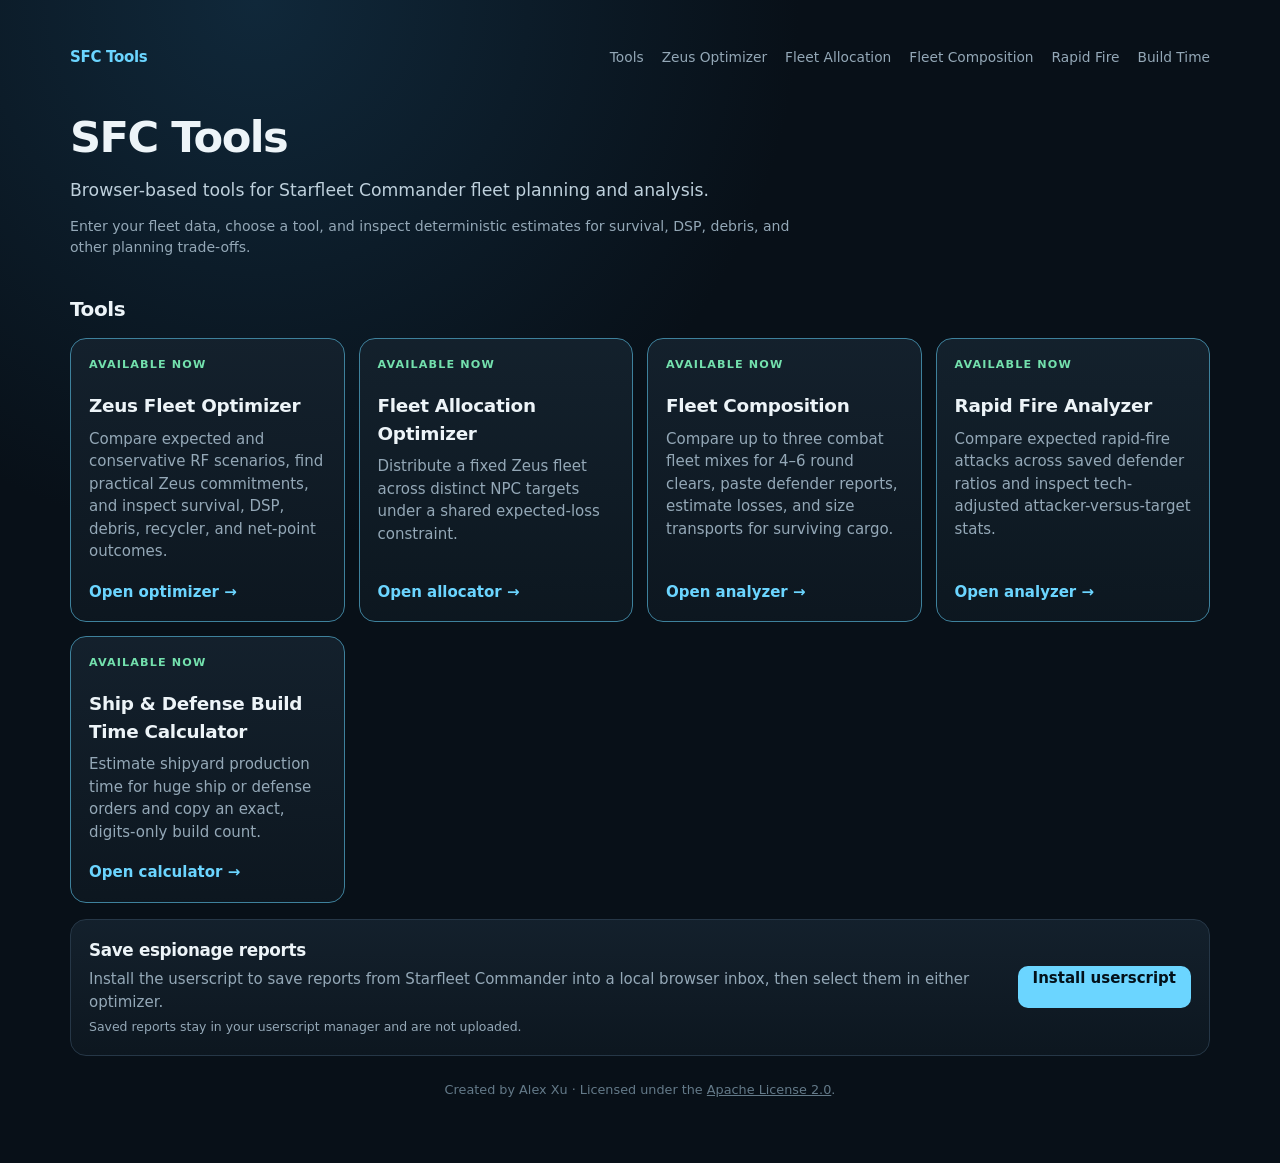
==== index.html @ 0ac12929 "Fix SFC2 resource report import" ====
<!doctype html>
<html lang="en">
<head>
  <meta charset="utf-8">
  <meta name="viewport" content="width=device-width,initial-scale=1">
  <meta name="description" content="Browser-based Starfleet Commander optimizers and utilities for planning large-fleet attacks.">
  <title>SFC Tools | Starfleet Commander Tools</title>
  <link rel="stylesheet" href="css/app.css?v=sfc2-resource-import-1">
</head>
<body class="landing-page">
  <main class="wrap">
    <nav class="site-nav" aria-label="Primary navigation">
      <a class="site-nav-brand" href="./" aria-current="page">SFC Tools</a>
      <div class="site-nav-links">
        <a href="#tools">Tools</a>
        <a href="tools/zeus-optimizer/">Zeus Optimizer</a>
        <a href="tools/fleet-allocation/">Fleet Allocation</a>
        <a href="tools/sfc2-fleet-composition/">Fleet Composition</a>
        <a href="tools/rapid-fire-analyzer/">Rapid Fire</a>
        <a href="tools/shipyard-calculator/">Build Time</a>
      </div>
    </nav>

    <header class="landing-header">
      <h1>SFC Tools</h1>
      <p class="lede">Browser-based tools for Starfleet Commander fleet planning and analysis.</p>
      <p class="intro-guide">Enter your fleet data, choose a tool, and inspect deterministic estimates for survival, DSP, debris, and other planning trade-offs.</p>
    </header>

    <section id="tools" class="landing-section" aria-labelledby="tools-heading">
      <h2 id="tools-heading">Tools</h2>
      <div class="tool-grid">
        <article class="panel tool-card featured">
          <span class="tool-status">Available now</span>
          <h3>Zeus Fleet Optimizer</h3>
          <p>Compare expected and conservative RF scenarios, find practical Zeus commitments, and inspect survival, DSP, debris, recycler, and net-point outcomes.</p>
          <a href="tools/zeus-optimizer/">Open optimizer →</a>
        </article>
        <article class="panel tool-card featured">
          <span class="tool-status">Available now</span>
          <h3>Fleet Allocation Optimizer</h3>
          <p>Distribute a fixed Zeus fleet across distinct NPC targets under a shared expected-loss constraint.</p>
          <a href="tools/fleet-allocation/">Open allocator →</a>
        </article>
        <article class="panel tool-card featured">
          <span class="tool-status">Available now</span>
          <h3>Fleet Composition</h3>
          <p>Compare up to three combat fleet mixes for 4–6 round clears, paste defender reports, estimate losses, and size transports for surviving cargo.</p>
          <a href="tools/sfc2-fleet-composition/">Open analyzer →</a>
        </article>
        <article class="panel tool-card featured">
          <span class="tool-status">Available now</span>
          <h3>Rapid Fire Analyzer</h3>
          <p>Compare expected rapid-fire attacks across saved defender ratios and inspect tech-adjusted attacker-versus-target stats.</p>
          <a href="tools/rapid-fire-analyzer/">Open analyzer →</a>
        </article>
        <article class="panel tool-card featured">
          <span class="tool-status">Available now</span>
          <h3>Ship &amp; Defense Build Time Calculator</h3>
          <p>Estimate shipyard production time for huge ship or defense orders and copy an exact, digits-only build count.</p>
          <a href="tools/shipyard-calculator/">Open calculator →</a>
        </article>
      </div>
      <article class="panel userscript-card">
        <div>
          <h2>Save espionage reports</h2>
          <p>Install the userscript to save reports from Starfleet Commander into a local browser inbox, then select them in either optimizer.</p>
          <p class="hint">Saved reports stay in your userscript manager and are not uploaded.</p>
        </div>
        <a class="primary inline-primary" href="https://raw.githubusercontent.com/axu930/sfc-fleet-optimizer/main/userscripts/sfc-tools.user.js">Install userscript</a>
      </article>
    </section>

    <footer class="site-footer">Created by Alex Xu · Licensed under the <a href="LICENSE">Apache License 2.0</a>.</footer>
  </main>
</body>
</html>
---- css/app.css ----
:root {
  color-scheme: dark;
  --bg: #081018;
  --panel: #101a24;
  --panel-2: #0c151e;
  --text: #edf4f8;
  --muted: #94a8b7;
  --border: #263747;
  --accent: #6bd5ff;
  --expected: #73e0ad;
  --conservative: #ffd07a;
  --bad: #ff8c8c;
  --bg-glow: #10283a;
  --surface-input: #071019;
  --surface-control: #0b1822;
  --surface-summary: #09131c;
  --surface-subpanel: #0a141d;
  --surface-card: #0d1821;
  --surface-warning: rgba(128, 104, 59, .14);
  --border-input: #304455;
  --border-subtle: #223241;
  --border-row: #1c2a36;
  --border-summary: #294256;
  --border-import: #355064;
  --border-point: #315067;
  --border-tooltip: #496174;
  --border-feature: #3e819c;
  --border-conservative: #80683b;
  --text-footer: #647a89;
  --focus-ring: rgba(107, 213, 255, .12);
  --tooltip-bg: rgba(5, 13, 20, .96);
  --radius-sm: 8px;
  --radius-control: 9px;
  --radius-md: 10px;
  --radius-lg: 12px;
  --radius-xl: 14px;
  --radius-panel: 16px;
  --radius-pill: 999px;
}

* { box-sizing: border-box; }

body {
  margin: 0;
  background: radial-gradient(circle at 20% 0, var(--bg-glow) 0, transparent 34rem), var(--bg);
  color: var(--text);
  font: 15px/1.5 system-ui, -apple-system, BlinkMacSystemFont, "Segoe UI", sans-serif;
}

.wrap { max-width: 1180px; margin: 0 auto; padding: 36px 20px 64px; }

/* Shared page shell. The optimizer theme is the source of truth for all tools. */
.site-nav { display: flex; align-items: center; gap: 18px; min-height: 42px; margin-bottom: 36px; }
.site-nav-brand { color: var(--text); font-weight: 800; letter-spacing: -.02em; text-decoration: none; }
.site-nav-links { display: flex; align-items: center; gap: 18px; margin-left: auto; flex-wrap: wrap; }
.site-nav a:not(.site-nav-brand) { color: var(--muted); font-size: .86rem; text-decoration: none; }
.site-nav a:hover, .site-nav a[aria-current="page"] { color: var(--accent); }
.site-footer { text-align: center; color: var(--text-footer); font-size: .8rem; margin-top: 24px; }
.site-footer a { color: inherit; }
.site-footer a:hover { color: var(--accent); }

.optimizer-page header { display: flex; gap: 24px; align-items: flex-start; justify-content: space-between; margin-bottom: 24px; }
.optimizer-page h1 { font-size: clamp(2rem, 5vw, 3.7rem); line-height: 1.02; margin: .15rem 0 .7rem; letter-spacing: -.045em; }
.optimizer-page h2 { font-size: 1.05rem; margin: 0 0 .55rem; }
.optimizer-page h3 { margin: 0; font-size: .84rem; color: #cbd9e1; text-transform: uppercase; letter-spacing: .08em; }
.optimizer-page .eyebrow { text-transform: uppercase; letter-spacing: .16em; color: var(--accent); font-size: .75rem; font-weight: 700; margin: 0; }
.lede { max-width: 760px; color: #bed0dc; font-size: 1.08rem; margin: 0; }
.intro-guide { max-width: 780px; color: var(--muted); font-size: .88rem; margin: .8rem 0 0; }
.optimizer-page .badge { white-space: nowrap; border: 1px solid var(--border); background: #0b1720; padding: 8px 11px; border-radius: var(--radius-pill); color: var(--muted); font-size: .8rem; }
.optimizer-page .header-tools { display: grid; gap: 10px; justify-items: end; min-width: 310px; }
.optimizer-page .format-control { display: flex; align-items: center; gap: 8px; color: var(--muted); font-size: .78rem; }
.optimizer-page .format-control > span { color: var(--text); font-weight: 750; }
.optimizer-page .format-control select { max-width: 310px; min-height: 36px; border: 1px solid var(--border); border-radius: var(--radius-control); background: var(--surface-control); color: var(--text); padding: 0 9px; }

.shipyard-calculator-page header { margin-bottom: 24px; }
.shipyard-calculator-page h1 { margin: .15rem 0 .7rem; font-size: clamp(2rem, 5vw, 3.2rem); line-height: 1.02; letter-spacing: -.045em; }
.shipyard-calculator-page h2 { margin: 0 0 .4rem; font-size: 1.05rem; }
.shipyard-calculator-page .build-layout { display: grid; grid-template-columns: minmax(0, 1fr) minmax(0, 1fr); gap: 16px; align-items: start; }
.shipyard-calculator-page .build-form { display: grid; gap: 14px; }
.shipyard-calculator-page .build-field-grid { display: grid; grid-template-columns: repeat(2, minmax(0, 1fr)); gap: 12px; }
.shipyard-calculator-page .build-count-control { display: grid; gap: 5px; }
.shipyard-calculator-page .build-count-title { color: #c5d7e2; font-size: .86rem; font-weight: 650; }
.shipyard-calculator-page .build-count-grid { display: grid; grid-template-columns: minmax(0, 1fr) minmax(135px, .75fr); gap: 10px; align-items: end; }
.shipyard-calculator-page .build-field { display: grid; gap: 5px; color: #c5d7e2; font-size: .86rem; font-weight: 650; }
.shipyard-calculator-page .build-field input,
.shipyard-calculator-page .build-field select,
.shipyard-calculator-page .count-output { width: 100%; min-width: 0; min-height: 42px; padding: 9px 11px; border: 1px solid var(--border-input); border-radius: var(--radius-control); background: var(--surface-input); color: var(--text); font: inherit; font-variant-numeric: tabular-nums; }
.shipyard-calculator-page .build-field select { background: var(--surface-control); }
.shipyard-calculator-page .field-hint { color: var(--muted); font-size: .75rem; font-weight: 400; }
.shipyard-calculator-page .build-droid-controls { display: grid; gap: 9px; }
.shipyard-calculator-page .build-toggle { display: flex; align-items: flex-start; gap: 9px; color: var(--text); font-size: .84rem; font-weight: 650; }
.shipyard-calculator-page .build-toggle input { width: 16px; min-height: 0; height: 16px; margin: 2px 0 0; accent-color: var(--accent); flex: 0 0 auto; }
.shipyard-calculator-page #assignedDroids:disabled { opacity: .62; cursor: not-allowed; }
.shipyard-calculator-page .build-summary { display: grid; gap: 12px; }
.shipyard-calculator-page .build-time-card { padding: 18px; border: 1px solid var(--border-feature); border-radius: var(--radius-xl); background: var(--surface-summary); }
.shipyard-calculator-page .build-time-label { display: block; color: var(--muted); font-size: .82rem; }
.shipyard-calculator-page .build-time-value { display: block; margin-top: 4px; font-size: clamp(1.35rem, 3vw, 2rem); font-weight: 800; line-height: 1.2; letter-spacing: -.025em; overflow-wrap: anywhere; }
.shipyard-calculator-page .build-facts { display: grid; grid-template-columns: repeat(2, minmax(0, 1fr)); gap: 10px; }
.shipyard-calculator-page .build-fact { min-width: 0; padding: 12px; border: 1px solid var(--border); border-radius: var(--radius-lg); background: var(--panel-2); }
.shipyard-calculator-page .build-fact span { display: block; color: var(--muted); font-size: .75rem; }
.shipyard-calculator-page .build-fact strong { display: block; margin-top: 2px; overflow-wrap: anywhere; font-variant-numeric: tabular-nums; }
.shipyard-calculator-page .count-copy-card { padding: 14px; border: 1px solid var(--border-point); border-radius: var(--radius-xl); background: var(--surface-subpanel); }
.shipyard-calculator-page .count-copy-card h3 { margin: 0 0 4px; color: var(--text); font-size: .95rem; }
.shipyard-calculator-page .count-copy-row { display: flex; align-items: stretch; gap: 8px; margin-top: 9px; }
.shipyard-calculator-page .count-output { font: 700 .86rem ui-monospace, SFMono-Regular, Menlo, monospace; }
.shipyard-calculator-page .copy-count-button { width: 42px; min-width: 42px; height: 42px; }
.shipyard-calculator-page .count-review { margin: 8px 0 0; color: var(--muted); font-size: .8rem; overflow-wrap: anywhere; }
.shipyard-calculator-page .formula-note { margin: 0; color: var(--muted); font-size: .78rem; }
.shipyard-calculator-page .formula-note a { color: var(--accent); }

/* Landing page structure uses the same optimizer theme without calculator-specific styling. */
.landing-header { max-width: 720px; margin-bottom: 36px; }
.landing-header h1 { margin: 0 0 16px; font-size: clamp(1.9rem, 4vw, 2.7rem); line-height: 1.1; letter-spacing: -.035em; }
.landing-section { margin-top: 0; }
.landing-section h2 { margin: 0 0 14px; font-size: 1.25rem; letter-spacing: -.02em; }
.tool-grid { display: grid; grid-template-columns: repeat(auto-fit, minmax(240px, 1fr)); gap: 14px; }
.tool-card { display: flex; min-height: 190px; flex-direction: column; }
.tool-card.featured { border-color: var(--border-feature); }
.tool-status { align-self: flex-start; margin-bottom: 18px; color: var(--expected); font-size: .7rem; font-weight: 800; letter-spacing: .1em; text-transform: uppercase; }
.tool-status.planned { color: var(--muted); }
.tool-card h3 { margin: 0 0 8px; color: var(--text); font-size: 1.15rem; letter-spacing: -.015em; text-transform: none; }
.tool-card p { margin: 0; color: var(--muted); }
.tool-card a { margin-top: auto; padding-top: 18px; color: var(--accent); font-weight: 750; text-decoration: none; }
.tool-card a:hover { text-decoration: underline; }
.userscript-card { display: flex; align-items: center; justify-content: space-between; gap: 20px; margin-top: 16px; }
.userscript-card h2 { margin: 0 0 5px; font-size: 1.05rem; }
.userscript-card p { margin: 0; color: var(--muted); }
.userscript-card .hint { margin-top: 5px; font-size: .78rem; }
.userscript-card .primary { width: auto; flex: 0 0 auto; text-decoration: none; }

.grid { display: grid; grid-template-columns: minmax(0, 1.35fr) minmax(360px, .65fr); gap: 16px; align-items: start; }
.panel, .results > *, .panel-head > *, .results-head > * { min-width: 0; }
.panel { background: linear-gradient(180deg, rgba(20, 33, 45, .96), rgba(13, 23, 32, .96)); border: 1px solid var(--border); border-radius: var(--radius-panel); padding: 18px; }
.panel-head, .results-head { display: flex; align-items: flex-start; justify-content: space-between; gap: 16px; }
.hint { color: var(--muted); margin: .15rem 0 .8rem; font-size: .86rem; }
.hidden { display: none !important; }

button, input, textarea { font: inherit; }
button:focus, input:focus, textarea:focus, select:focus { border-color: var(--accent); box-shadow: 0 0 0 3px var(--focus-ring); outline: none; }
.primary, .ghost { border: 1px solid transparent; border-radius: var(--radius-md); min-height: 42px; padding: 0 14px; font-weight: 700; cursor: pointer; }
.primary { width: 100%; margin-top: 14px; background: var(--accent); color: #03111a; }
.primary:disabled { cursor: wait; opacity: .7; }
.ghost { background: var(--surface-control); border-color: var(--border); color: #c5d7e2; }
.head-actions { display: flex; flex-wrap: wrap; gap: 8px; justify-content: flex-end; }

.fleet-summary { min-height: 36px; margin: 10px 0 14px; padding: 8px 11px; border: 1px solid var(--border-summary); border-radius: var(--radius-md); background: var(--surface-summary); color: #bdd0dc; font-size: .82rem; }
.fleet-summary.error, .status.error { color: var(--bad); }
.unit-groups { display: grid; gap: 16px; }
.unit-group { display: grid; gap: 8px; }
.unit-input-grid { display: grid; grid-template-columns: repeat(2, minmax(0, 1fr)); gap: 6px 10px; }
.unit-input { display: grid; grid-template-columns: minmax(0, 1fr) minmax(100px, .72fr); gap: 8px; align-items: center; min-width: 0; color: #b8c9d3; font-size: .79rem; }
.unit-input span { overflow: hidden; text-overflow: ellipsis; white-space: nowrap; }
.unit-input input, .tech-grid input { width: 100%; min-width: 0; background: var(--surface-input); color: var(--text); border: 1px solid var(--border-input); border-radius: var(--radius-sm); padding: 7px 8px; font-variant-numeric: tabular-nums; }
.unit-input input.invalid { border-color: var(--bad); background: #211216; }

fieldset { min-width: 0; border: 1px solid var(--border); border-radius: var(--radius-lg); margin: 0; padding: 10px 12px 12px; }
legend { padding: 0 6px; color: #c9d7df; font-size: .82rem; }
.tech-grid { display: grid; grid-template-columns: repeat(2, minmax(0, 1fr)); gap: 10px; }
.tech-grid label { display: grid; grid-template-columns: 1fr 72px; align-items: center; gap: 8px; margin: 7px 0; color: var(--muted); }
.scenario-note { display: grid; grid-template-columns: 18px 1fr; gap: 9px 7px; align-items: center; margin-top: 14px; padding: 12px; border: 1px solid var(--border); border-radius: var(--radius-lg); background: var(--surface-subpanel); color: var(--muted); font-size: .79rem; }
.scenario-note strong { color: var(--text); }
.scenario-swatch { display: block; width: 17px; height: 3px; border-radius: 4px; background: var(--expected); }
.scenario-swatch.conservative { background: repeating-linear-gradient(90deg, var(--conservative) 0 5px, transparent 5px 8px); }
.status { min-height: 22px; margin-top: 8px; color: var(--muted); font-size: .85rem; }
.status.success { color: var(--expected); }

.report-importer { margin-top: 18px; padding: 14px; border: 1px solid var(--border-import); border-radius: var(--radius-xl); background: var(--surface-subpanel); }
.report-inbox-mount { margin: 10px 0; }
.report-inbox-bar { display: flex; align-items: center; flex-wrap: wrap; gap: 10px; }
.report-inbox-open { min-height: 38px; }
.report-inbox-status { color: var(--muted); font-size: .78rem; }
.report-inbox-status.success { color: var(--expected); }
.report-inbox-status.error { color: var(--bad); }
.report-inbox-dialog { width: min(680px, calc(100vw - 28px)); max-height: min(82vh, 760px); padding: 18px; border: 1px solid var(--border-feature); border-radius: var(--radius-xl); background: var(--panel); color: var(--text); box-shadow: 0 22px 70px rgba(0, 0, 0, .55); }
.report-inbox-dialog::backdrop { background: rgba(1, 7, 12, .76); }
.report-inbox-dialog-head { display: flex; align-items: flex-start; justify-content: space-between; gap: 12px; }
.report-inbox-dialog-head h2 { margin: 0; font-size: 1.08rem; }
.report-inbox-dialog > .hint { margin: 5px 0 12px; }
.report-inbox-list { display: grid; max-height: 48vh; overflow: auto; gap: 7px; }
.report-inbox-row { display: flex; align-items: center; gap: 10px; padding: 9px 10px; border: 1px solid var(--border); border-radius: var(--radius-md); background: var(--surface-card); cursor: pointer; }
.report-inbox-row > input { flex: 0 0 auto; width: 17px; height: 17px; accent-color: var(--accent); }
.report-inbox-report-details { display: grid; flex: 1; min-width: 0; gap: 2px; }
.report-inbox-location { overflow-wrap: anywhere; font-size: .84rem; }
.report-inbox-captured { color: var(--muted); font-size: .73rem; }
.report-inbox-row-delete { min-height: 32px; padding: 0 8px; font-size: .74rem; }
.report-inbox-empty { margin: 10px 0; color: var(--muted); font-size: .84rem; }
.report-inbox-footer { display: grid; gap: 8px; margin-top: 12px; }
.report-inbox-dialog-status { margin: 0; }
.report-inbox-actions { display: flex; flex-wrap: wrap; justify-content: flex-end; gap: 8px; }
.report-inbox-actions .primary { width: auto; margin: 0; }
.report-inbox-actions button:disabled { opacity: .5; cursor: not-allowed; }
.import-head { display: flex; align-items: flex-start; justify-content: space-between; gap: 14px; }
.import-head h3 { margin: 0 0 4px; font-size: .98rem; text-transform: none; letter-spacing: 0; color: var(--text); }
.compact-button { min-height: 36px; padding: 0 11px; }
.report-text { width: 100%; min-height: 220px; margin-top: 8px; resize: vertical; background: var(--surface-input); color: var(--text); border: 1px solid var(--border-input); border-radius: var(--radius-lg); padding: 13px; font: 14px/1.55 ui-monospace, SFMono-Regular, Menlo, monospace; }
.import-toolbar { display: flex; align-items: center; gap: 12px; flex-wrap: wrap; margin-top: 10px; }
.inline-primary { width: auto; margin: 0; min-width: 140px; }
.import-toolbar .status { margin: 0; flex: 1; }
.report-preview { display: grid; grid-template-columns: repeat(auto-fit, minmax(230px, 1fr)); gap: 10px; margin-top: 12px; }
.report-side-card { border: 1px solid var(--border); border-radius: var(--radius-lg); background: var(--surface-card); padding: 12px; min-width: 0; }
.report-side-head { display: flex; justify-content: space-between; gap: 10px; align-items: flex-start; }
.side-label { display: block; color: var(--accent); font-size: .72rem; text-transform: uppercase; letter-spacing: .08em; font-weight: 800; }
.report-side-head strong { display: block; margin-top: 2px; font-size: .9rem; }
.tech-pill { white-space: nowrap; border: 1px solid var(--border-input); border-radius: var(--radius-pill); padding: 4px 7px; color: var(--muted); font-size: .7rem; }
.report-side-card ul { list-style: none; padding: 0; margin: 10px 0 12px; border-top: 1px solid var(--border-subtle); }
.report-side-card li { display: flex; justify-content: space-between; gap: 10px; padding: 5px 0; border-bottom: 1px solid var(--border-row); color: #bfd0da; font-size: .8rem; }
.report-side-card li strong { font-variant-numeric: tabular-nums; color: var(--text); }
.report-side-card li.more { color: var(--muted); justify-content: flex-start; }
.import-side-btn { width: 100%; min-height: 39px; }

.results { display: grid; gap: 16px; margin-top: 16px; }
.results-head { align-items: center; padding: 4px 2px; }
.results-head h2 { margin: 3px 0 0; font-size: 1.35rem; }
.metrics { display: grid; grid-template-columns: repeat(auto-fit, minmax(165px, 1fr)); gap: 12px; }
.metric { border: 1px solid var(--border); border-radius: var(--radius-xl); background: var(--panel-2); padding: 14px; }
.metric .k { display: block; color: var(--muted); font-size: .78rem; }
.metric .v { display: block; margin-top: 2px; font-size: 1.25rem; font-weight: 750; letter-spacing: -.02em; }
.debris-pair { display: inline-flex; flex-direction: column; align-items: flex-end; gap: 2px; line-height: 1.2; white-space: normal; }
.debris-pair span { display: block; white-space: nowrap; }
.metric .debris-pair,
.point-facts .debris-pair { align-items: flex-start; }

.point-panel { border-color: var(--border-point); }
.point-heading { display: flex; justify-content: space-between; gap: 16px; align-items: center; }
.point-heading strong { display: block; margin-top: 2px; font-size: 1.2rem; }
.point-hint { color: var(--muted); font-size: .76rem; }
.point-facts { display: grid; grid-template-columns: repeat(5, minmax(120px, 1fr)); gap: 12px; margin-top: 12px; }
.point-facts span { display: block; font-size: 1.02rem; font-weight: 750; white-space: nowrap; }
.point-facts .point-pair { display: inline-flex; flex-direction: column; align-items: flex-start; gap: 2px; line-height: 1.2; white-space: normal; }
.point-facts .point-pair span { white-space: nowrap; }
.point-facts small { display: block; color: var(--muted); font-size: .72rem; line-height: 1.3; margin-top: 3px; }

.chart { position: relative; width: 100%; max-width: 100%; overflow-x: auto; overscroll-behavior-x: contain; -webkit-overflow-scrolling: touch; }
.chart svg { display: block; width: 100%; min-width: 700px; height: auto; }
.axis { fill: var(--muted); font: 12px system-ui; }
.gridline { stroke: #243746; stroke-width: 1; }
.curve { fill: none; stroke-width: 2.2; }
.curve.survival { stroke: var(--accent); }
.curve.dsp { stroke: var(--expected); }
.chart-dot { stroke: var(--surface-input); stroke-width: 1.5; cursor: crosshair; transition: r .12s ease, stroke-width .12s ease; }
.chart-dot.survival { fill: var(--accent); }
.chart-dot.dsp { fill: var(--expected); }
.chart-dot.frontier-dot { fill: var(--accent); cursor: pointer; }
.chart-dot.frontier-dot.is-selected { r: 7px; stroke: #fff; stroke-width: 2; }
.chart-dot:hover, .chart-dot:focus { r: 7px; stroke: #fff; stroke-width: 2; outline: none; }
.curve.pareto-frontier { stroke: var(--accent); stroke-width: 2.2; }
.label { fill: #c8d7df; font: 600 13px system-ui; }
.legend { display: flex; flex-wrap: wrap; gap: 8px; align-items: center; color: var(--muted); font-size: .78rem; }
.line-key { width: 22px; height: 3px; display: inline-block; border-radius: 3px; background: var(--expected); }
.line-key.survival { background: var(--accent); }
.line-key.dsp { background: var(--expected); }
.chart-tooltip { position: absolute; z-index: 5; display: grid; gap: 2px; pointer-events: none; min-width: 190px; padding: 9px 11px; border: 1px solid var(--border-tooltip); border-radius: var(--radius-control); background: var(--tooltip-bg); box-shadow: 0 8px 24px rgba(0, 0, 0, .35); color: #dbe8ef; font-size: .76rem; white-space: nowrap; }
.chart-tooltip strong { color: var(--text); }
.chart-tooltip span { display: block; }

.table-wrap { overflow-x: auto; }
.recommendation-table th, .recommendation-table td { text-align: right; padding: 10px 9px; border-bottom: 1px solid var(--border-subtle); white-space: nowrap; vertical-align: middle; }
.recommendation-table th:first-child, .recommendation-table td:first-child { text-align: left; }
.recommendation-table th { color: var(--muted); font-size: .73rem; text-transform: uppercase; letter-spacing: .05em; }
.recommendation-table th small { display: block; color: var(--accent); font-size: .65rem; text-transform: none; letter-spacing: 0; }
.recommendation-table td { font-size: .86rem; }
.recommendation-tables { display: grid; gap: 18px; }
.recommendation-table-section { display: grid; gap: 8px; }
.recommendation-table-section h3 { margin: 0; color: var(--text); font-size: .95rem; }
.recommendation-options { display: grid; gap: 8px; flex: 0 0 auto; }
.recommendation-toggle { display: flex; align-items: center; gap: 8px; color: var(--muted); font-size: .78rem; white-space: nowrap; cursor: pointer; }
.recommendation-toggle input { width: 17px; height: 17px; margin: 0; accent-color: var(--conservative); }
.recommendation-copy { display: flex; align-items: center; justify-content: flex-end; gap: 5px; }
.recommendation-pair { display: inline-flex; flex-direction: column; align-items: flex-end; gap: 2px; line-height: 1.2; white-space: normal; }
.recommendation-pair span { display: block; white-space: nowrap; }
.recommendation-count { width: 150px; min-width: 150px; padding: 7px 8px; border: 1px solid var(--border-input); border-radius: 7px; background: var(--surface-input); color: var(--text); font: 700 .82rem ui-monospace, SFMono-Regular, Menlo, monospace; text-align: right; }
.recommendation-count.conservative-count { border-color: var(--border-conservative); color: var(--conservative); }
.copy-count-button { display: inline-grid; place-items: center; width: 31px; min-width: 31px; height: 31px; padding: 0; border: 1px solid var(--border-input); border-radius: 7px; background: var(--surface-control); color: var(--muted); cursor: pointer; }
.copy-count-button:hover, .copy-count-button:focus { border-color: var(--accent); color: var(--accent); }
.copy-count-button.copied { border-color: var(--expected); color: var(--expected); }

.notes p { color: #b5c6d1; max-width: 1020px; }
.notes p:last-child { margin-bottom: 0; }

/* Fleet allocation tool. Shared colors, controls, and panels stay above; only
   allocation-specific layout and report/result details are scoped here. */
.allocation-page h1 { margin: .15rem 0 .7rem; font-size: clamp(2rem, 5vw, 3.2rem); line-height: 1.03; letter-spacing: -.04em; }
.allocation-header { display: flex; align-items: flex-start; justify-content: space-between; gap: 24px; margin-bottom: 24px; }
.allocation-header > div:first-child { flex: 1; min-width: 0; }
.allocation-header-tools { display: grid; gap: 10px; justify-items: end; min-width: 310px; }
.allocation-number-format { display: flex; align-items: center; gap: 8px; color: var(--muted); font-size: .78rem; }
.allocation-number-format > span { color: var(--text); font-weight: 750; }
.allocation-number-format select { max-width: 310px; min-height: 36px; border: 1px solid var(--border); border-radius: var(--radius-control); background: var(--surface-control); color: var(--text); padding: 0 9px; }
.allocation-layout { display: grid; grid-template-columns: minmax(290px, .75fr) minmax(0, 1.25fr); gap: 16px; align-items: start; }
.allocation-controls { display: grid; gap: 14px; }
.allocation-controls h2, .allocation-target-section h2, .allocation-results-panel h2 { margin: 0; font-size: 1.05rem; }
.allocation-control-grid { display: grid; gap: 10px; }
.allocation-control-grid label, .allocation-target label { display: grid; gap: 5px; color: var(--muted); font-size: .8rem; font-weight: 650; }
.allocation-control-grid input, .allocation-control-grid select, .allocation-target input, .allocation-report, .allocation-tech input {
  width: 100%; min-width: 0; border: 1px solid var(--border-input); border-radius: var(--radius-sm); background: var(--surface-input); color: var(--text); padding: 9px 10px;
}
.allocation-control-grid select { min-height: 40px; background: var(--surface-control); }
.allocation-tech { padding: 10px 12px 12px; }
.allocation-tech-grid { display: grid; grid-template-columns: repeat(2, minmax(0, 1fr)); gap: 14px; }
.allocation-tech-grid h3 { margin: 2px 0 7px; color: var(--text); font-size: .76rem; }
.allocation-tech-grid label { display: grid; grid-template-columns: 1fr 64px; align-items: center; gap: 7px; margin: 7px 0; color: var(--muted); font-size: .76rem; }
.allocation-tech-grid input { padding: 6px 7px; }
.allocation-target-section { min-width: 0; }
.allocation-section-head { display: flex; justify-content: space-between; align-items: center; gap: 12px; margin: 2px 0 10px; }
.allocation-section-head .hint { margin: 3px 0 0; }
.allocation-target-list { display: grid; gap: 12px; }
.allocation-target { padding: 15px; }
.allocation-target-head { display: flex; justify-content: space-between; align-items: center; gap: 10px; }
.allocation-target-head h3 { display: grid; flex: 1; min-width: 0; gap: 3px; margin: 0; color: var(--text); font-size: .92rem; }
.allocation-target-summary { color: var(--muted); font-size: .72rem; font-weight: 450; overflow-wrap: anywhere; }
.allocation-target-head-actions { display: flex; flex: 0 0 auto; gap: 7px; }
.allocation-target-details { display: grid; gap: 11px; margin-top: 12px; }
.allocation-target.is-collapsed .allocation-target-details { display: none; }
.allocation-target-details > label + label { margin-top: 0; }
.location-input { max-width: 260px; }
.allocation-report { min-height: 220px; resize: vertical; font: 13px/1.5 ui-monospace, SFMono-Regular, Menlo, monospace; }
.allocation-target-actions { display: flex; align-items: center; flex-wrap: wrap; gap: 10px; }
.allocation-target-actions .status { margin: 0; flex: 1; }
.allocation-target-actions .status.success { color: var(--expected); }
.allocation-target-actions .status.error { color: var(--bad); }
.allocation-preview { margin-top: 12px; padding: 11px 12px; border: 1px solid var(--border-subtle); border-radius: var(--radius-lg); background: var(--surface-subpanel); }
.allocation-target-details .allocation-preview { margin-top: 0; }
.allocation-preview-grid { display: grid; grid-template-columns: repeat(2, minmax(0, 1fr)); gap: 16px; }
.allocation-preview h4 { margin: 0 0 6px; color: var(--muted); font-size: .7rem; letter-spacing: .06em; text-transform: uppercase; }
.allocation-preview ul { margin: 0; padding: 0; list-style: none; }
.allocation-preview li { display: flex; justify-content: space-between; gap: 12px; padding: 4px 0; border-bottom: 1px solid var(--border-row); color: #bfd0da; font-size: .78rem; }
.allocation-preview li strong { color: var(--text); font-variant-numeric: tabular-nums; text-align: right; overflow-wrap: anywhere; }
.allocation-edit-count { width: min(100%, 240px); min-width: 0; padding: 5px 7px; text-align: right; font-variant-numeric: tabular-nums; }
.allocation-edit-count.invalid { border-color: var(--bad); background: #211216; }
.allocation-add-unit { display: flex; gap: 7px; margin-top: 9px; }
.allocation-add-unit select { flex: 1; min-width: 0; }
.allocation-preview-tech { display: flex; flex-wrap: wrap; align-items: baseline; gap: 5px 12px; margin: 9px 0 0; color: var(--muted); font-size: .76rem; }
.allocation-preview-tech strong { color: var(--text); }
.allocation-preview-tech small { color: var(--muted); font-size: .68rem; }
.allocation-unparsed { margin-top: 10px; padding: 8px 10px; border-left: 2px solid var(--conservative); background: var(--surface-warning); }
.allocation-unparsed h4 { color: var(--conservative); }
.allocation-unparsed li { display: block; text-align: left; overflow-wrap: anywhere; }
.remove-target:disabled { opacity: .5; cursor: not-allowed; }
.allocation-page .primary { margin-top: 12px; }
.allocation-frontier-facts { grid-template-columns: repeat(4, minmax(120px, 1fr)); }
.allocation-mix-heading { margin: 15px 0 7px; font-size: .9rem; }
.allocation-mix-heading small { color: var(--muted); font-size: .72rem; font-weight: 450; }
.allocation-mix { display: grid; grid-template-columns: minmax(0, 1fr); gap: 5px 14px; margin: 0; padding: 0; list-style: none; }
.allocation-mix li { display: grid; grid-template-columns: minmax(72px, .7fr) minmax(115px, 1fr) auto; align-items: center; gap: 8px; padding: 5px 0; border-bottom: 1px solid var(--border-subtle); font-size: .76rem; }
.allocation-mix li > strong { color: var(--text); }
.allocation-mix li > span:nth-child(2) { color: var(--muted); }
.allocation-warning { padding: 12px 14px; border: 1px solid var(--border-conservative); border-radius: var(--radius-lg); background: var(--surface-warning); color: var(--conservative); font-size: .86rem; }
.allocation-table { width: 100%; border-collapse: collapse; }
.allocation-table th, .allocation-table td { padding: 10px 9px; border-bottom: 1px solid var(--border-subtle); text-align: right; vertical-align: top; font-size: .8rem; font-variant-numeric: tabular-nums; }
.allocation-table th { color: var(--muted); font-size: .71rem; letter-spacing: .04em; text-transform: uppercase; }
.allocation-table td:first-child, .allocation-table th:first-child { text-align: left; }
.allocation-table td small { display: block; margin-top: 2px; color: var(--muted); font-size: .7rem; }
.allocation-copy { display: inline-flex; align-items: center; justify-content: flex-end; gap: 5px; }
.allocation-copy code { color: var(--text); font-size: .77rem; }
.allocation-pair { display: inline-flex; flex-direction: column; gap: 3px; line-height: 1.25; text-align: right; white-space: nowrap; }
.allocation-metric-note { color: var(--muted); font-size: .72rem; }
.allocation-model-notes { margin-top: 16px; }
.allocation-model-notes h2 { margin: 0 0 8px; font-size: 1rem; }

/* SFC2 fleet composition analyzer. */
.sfc2-page .sfc2-header { display: flex; align-items: flex-start; justify-content: space-between; gap: 24px; margin-bottom: 20px; }
.sfc2-page h1 { margin: .15rem 0 .7rem; font-size: clamp(2rem, 5vw, 3.25rem); line-height: 1.03; letter-spacing: -.045em; }
.sfc2-page h2 { margin: 0 0 .4rem; font-size: 1.05rem; }
.sfc2-page h3 { margin: 0; color: var(--text); font-size: 1rem; }
.sfc2-page .eyebrow { margin: 0 0 4px; color: var(--accent); font-size: .72rem; font-weight: 800; letter-spacing: .15em; text-transform: uppercase; }
.sfc2-page .lede { max-width: 800px; }
.sfc2-help { position: relative; display: inline-flex; vertical-align: middle; }
.sfc2-help-trigger { display: inline-grid; place-items: center; width: 18px; height: 18px; padding: 0; border: 1px solid var(--border-tooltip); border-radius: 50%; background: var(--surface-summary); color: var(--muted); font-family: inherit; font-size: .68rem; font-weight: 700; line-height: 1; cursor: help; }
.sfc2-help-trigger:hover, .sfc2-help-trigger:focus-visible { border-color: var(--accent); color: var(--text); }
.sfc2-help-trigger:focus-visible { outline: 2px solid var(--focus-ring); outline-offset: 2px; }
.sfc2-help-popover { position: absolute; z-index: 8; bottom: calc(100% + 8px); left: 0; width: min(260px, calc(100vw - 36px)); padding: 9px 11px; border: 1px solid var(--border-tooltip); border-radius: var(--radius-control); background: var(--tooltip-bg); box-shadow: 0 8px 24px rgba(0, 0, 0, .35); color: var(--text); font-size: .76rem; font-weight: 400; letter-spacing: normal; line-height: 1.45; text-transform: none; opacity: 0; visibility: hidden; pointer-events: none; transform: translateY(4px); transition: opacity .12s ease, transform .12s ease, visibility .12s ease; }
.sfc2-help:hover .sfc2-help-popover, .sfc2-help-trigger:focus-visible + .sfc2-help-popover { opacity: 1; visibility: visible; transform: translateY(0); }
.sfc2-badge { flex: 0 0 auto; padding: 8px 11px; border: 1px solid var(--border-feature); border-radius: var(--radius-pill); background: var(--surface-summary); color: var(--expected); font-size: .8rem; font-weight: 700; }
.sfc2-input-grid { display: grid; grid-template-columns: repeat(2, minmax(0, 1fr)); gap: 14px; align-items: start; }
.sfc2-panel { min-width: 0; }
.sfc2-panel .panel-head { margin-bottom: 10px; }
.sfc2-panel-actions { display: flex; flex-wrap: wrap; justify-content: flex-end; gap: 7px; }
.sfc2-unit-grid { display: grid; grid-template-columns: repeat(2, minmax(0, 1fr)); gap: 7px; }
.sfc2-unit-grid.compact { gap: 6px; }
.sfc2-mix-list { display: grid; gap: 10px; }
.sfc2-mix-card { min-width: 0; padding: 11px; border: 1px solid var(--border-subtle); border-radius: var(--radius-lg); background: var(--surface-subpanel); }
.sfc2-mix-head { display: flex; align-items: end; gap: 8px; margin-bottom: 9px; }
.sfc2-mix-head label { display: grid; flex: 1 1 auto; gap: 4px; min-width: 0; color: var(--muted); font-size: .72rem; }
.sfc2-mix-head input { width: 100%; min-width: 0; min-height: 36px; padding: 6px 8px; border: 1px solid var(--border-input); border-radius: var(--radius-control); background: var(--surface-input); color: var(--text); }
.sfc2-mix-ship-grid { display: grid; grid-template-columns: repeat(2, minmax(0, 1fr)); gap: 6px; }
.sfc2-unit-row { display: grid; grid-template-columns: minmax(0, 1fr) 74px; align-items: center; gap: 8px; min-width: 0; padding: 8px 9px; border: 1px solid var(--border-subtle); border-radius: var(--radius-md); background: var(--surface-card); }
.sfc2-unit-name { min-width: 0; font-size: .78rem; font-weight: 700; line-height: 1.25; }
.sfc2-unit-name small { display: block; margin-top: 2px; color: var(--muted); font-size: .65rem; font-weight: 400; line-height: 1.35; }
.sfc2-unit-row input, .sfc2-tech-grid input, .sfc2-resource-grid input { width: 100%; min-width: 0; min-height: 36px; padding: 6px 8px; border: 1px solid var(--border-input); border-radius: var(--radius-control); background: var(--surface-input); color: var(--text); font-variant-numeric: tabular-nums; }
.sfc2-input-group { margin-top: 13px; }
.sfc2-input-group summary { padding: 8px 10px; border: 1px solid var(--border-summary); border-radius: var(--radius-md); background: var(--surface-summary); color: var(--text); cursor: pointer; font-size: .84rem; font-weight: 750; }
.sfc2-input-group[open] summary { margin-bottom: 8px; }
.sfc2-tech-grid { display: grid; grid-template-columns: minmax(0, 1fr); gap: 9px; }
.sfc2-subhead { margin: 16px 0 3px !important; }
.sfc2-roster-head { margin-top: 18px; }
.sfc2-tech-grid fieldset { display: grid; grid-template-columns: repeat(3, minmax(0, 1fr)); gap: 7px; min-width: 0; padding: 9px; border: 1px solid var(--border-subtle); border-radius: var(--radius-md); }
.sfc2-tech-grid legend { padding: 0 5px; color: var(--muted); font-size: .72rem; font-weight: 700; }
.sfc2-tech-grid label, .sfc2-resource-grid label { display: grid; gap: 4px; min-width: 0; color: var(--muted); font-size: .7rem; }
.sfc2-tech-grid input { min-height: 34px; }
.sfc2-paste-box { margin-top: 4px; padding: 11px; border: 1px solid var(--border-subtle); border-radius: var(--radius-lg); background: var(--surface-subpanel); }
.sfc2-paste-box > label { display: block; color: var(--text); font-size: .76rem; font-weight: 700; }
.sfc2-paste-box textarea { display: block; width: 100%; min-height: 100px; margin-top: 6px; padding: 8px 9px; border: 1px solid var(--border-input); border-radius: var(--radius-control); background: var(--surface-input); color: var(--text); font: .78rem/1.45 ui-monospace, SFMono-Regular, Menlo, monospace; resize: vertical; }
.sfc2-paste-actions { display: flex; align-items: center; flex-wrap: wrap; gap: 8px; margin-top: 7px; }
.sfc2-paste-actions .status { flex: 1 1 180px; margin: 0; font-size: .73rem; }
.sfc2-paste-box > .hint { margin: 7px 0 0; font-size: .72rem; }
.sfc2-select-label { display: block; margin: 12px 0 5px; color: var(--muted); font-size: .78rem; }
.sfc2-page select { min-height: 38px; padding: 6px 10px; border: 1px solid var(--border-input); border-radius: var(--radius-control); background: var(--surface-control); color: var(--text); font: inherit; }
.sfc2-resource-grid { display: grid; grid-template-columns: repeat(3, minmax(0, 1fr)); gap: 8px; }
.sfc2-resource-grid input { min-height: 40px; }
.sfc2-actions { display: flex; align-items: center; gap: 12px; margin: 14px 0 24px; }
.sfc2-actions .primary { min-width: 210px; }
.sfc2-actions .status { color: var(--muted); }
.sfc2-results { margin-top: 8px; }
.sfc2-results > .results-head { align-items: end; margin-bottom: 12px; }
.sfc2-results .results-head h2 { margin: 0; font-size: 1.35rem; }
.sfc2-results .results-head .hint { margin: 0; text-align: right; }
.sfc2-table-wrap { width: 100%; overflow-x: auto; margin-top: 10px; }
.sfc2-results-table { width: 100%; min-width: 1280px; border-collapse: collapse; font-size: .74rem; }
.sfc2-results-table th, .sfc2-results-table td { padding: 9px 10px; border-bottom: 1px solid var(--border-row); text-align: right; vertical-align: top; }
.sfc2-results-table thead th { position: sticky; top: 0; z-index: 1; background: var(--panel); color: var(--muted); font-size: .67rem; letter-spacing: .04em; text-transform: uppercase; }
.sfc2-results-table th:first-child, .sfc2-results-table td:first-child, .sfc2-results-table td:nth-child(3), .sfc2-results-table td:last-child { text-align: left; }
.sfc2-results-table tbody th { min-width: 155px; color: var(--text); font-weight: 750; }
.sfc2-results-table tbody th small, .sfc2-results-table td small { display: block; max-width: 310px; margin-top: 4px; color: var(--muted); font-size: .68rem; font-weight: 400; line-height: 1.4; }
.sfc2-results-table tbody td { font-variant-numeric: tabular-nums; }
.sfc2-result-unavailable td, .sfc2-result-unavailable th { color: var(--muted); }
.sfc2-result-ineffective td:nth-child(3) { color: var(--bad); font-weight: 750; }
.sfc2-cargo-options { display: grid; gap: 7px; min-width: 275px; }
.sfc2-cargo-options > span { display: block; }
.sfc2-cargo-options strong { font-weight: 750; white-space: nowrap; }
.sfc2-cargo-options small { max-width: 340px !important; }
.sfc2-ineffectiveness-summary { color: var(--bad) !important; font-weight: 700; }
.sfc2-model-notes { margin-top: 14px; }
.sfc2-model-notes h2 { margin-bottom: 8px; }
.sfc2-model-notes p { margin: 7px 0 0; color: var(--muted); font-size: .8rem; }

@media (max-width: 930px) {
  .optimizer-page header { display: block; }
  .optimizer-page .header-tools { justify-items: start; margin-top: 14px; }
  .optimizer-page .badge { display: inline-block; margin-top: 16px; }
  .grid { grid-template-columns: 1fr; }
  .shipyard-calculator-page .build-layout { grid-template-columns: 1fr; }
  .point-facts { grid-template-columns: repeat(3, minmax(100px, 1fr)); }
  .allocation-frontier-facts { grid-template-columns: repeat(2, minmax(100px, 1fr)); }
  .allocation-layout { grid-template-columns: 1fr; }
  .allocation-header { display: block; }
  .allocation-header-tools { justify-items: start; margin-top: 14px; }
  .sfc2-page .sfc2-header { display: block; }
  .sfc2-badge { display: inline-block; margin-top: 14px; }
}

@media (max-width: 760px) {
  .wrap { padding: 24px 12px 48px; }
  .site-nav { align-items: flex-start; flex-direction: column; gap: 10px; margin-bottom: 42px; }
  .site-nav-links { gap: 14px; margin-left: 0; }
  .landing-header { margin-bottom: 30px; }
  .tool-grid { grid-template-columns: 1fr; }
}

@media (max-width: 650px) {
  .panel { padding: 15px; }
  .panel-head, .results-head, .point-heading, .import-head { display: block; }
  .optimizer-page .header-tools { width: 100%; min-width: 0; justify-items: stretch; }
  .optimizer-page .badge { white-space: normal; }
  .optimizer-page .format-control { display: grid; gap: 5px; justify-items: stretch; }
  .optimizer-page .format-control select { width: 100%; max-width: none; }
  .head-actions { justify-content: flex-start; margin-top: 10px; }
  .unit-input-grid, .tech-grid { grid-template-columns: 1fr; }
  .shipyard-calculator-page .build-field-grid { grid-template-columns: 1fr; }
  .metrics { grid-template-columns: repeat(2, minmax(0, 1fr)); gap: 8px; }
  .metric { padding: 11px; }
  .metric .k, .point-facts small { overflow-wrap: anywhere; }
  .metric .v { font-size: 1.08rem; overflow-wrap: anywhere; }
  .point-facts { grid-template-columns: repeat(2, minmax(100px, 1fr)); }
  .point-facts span { white-space: normal; overflow-wrap: anywhere; }
  .point-hint, .legend { display: block; margin-top: 8px; }
  .results-head .ghost, .import-head .compact-button { margin-top: 10px; }
  .report-side-head { display: block; }
  .tech-pill { display: inline-block; margin-top: 7px; }
  .chart svg { min-width: 560px; }
  .chart-tooltip { max-width: min(280px, calc(100vw - 32px)); white-space: normal; }
  .recommendation-options { margin-top: 10px; }
  .userscript-card { display: grid; align-items: start; }
  .userscript-card .primary { width: 100%; }
  .report-inbox-dialog { padding: 14px; }
  .report-inbox-row { align-items: flex-start; }
  .recommendation-toggle { white-space: normal; }
  .allocation-tech-grid { grid-template-columns: 1fr; }
  .allocation-preview-grid { grid-template-columns: 1fr; gap: 10px; }
  .allocation-section-head { align-items: flex-start; }
  .allocation-section-head .ghost { flex: 0 0 auto; }
  .allocation-header-tools { width: 100%; min-width: 0; justify-items: stretch; }
  .allocation-number-format { display: grid; gap: 5px; justify-items: stretch; }
  .allocation-number-format select { width: 100%; max-width: none; }
  .allocation-target-actions { align-items: flex-start; }
  .allocation-target-actions .status { flex-basis: 100%; }
  .allocation-target-head { align-items: flex-start; }
  .allocation-target-head-actions { gap: 5px; }
  .allocation-table { min-width: 1160px; }
  .allocation-mix li { grid-template-columns: minmax(72px, .7fr) minmax(100px, 1fr) auto; }
  .sfc2-input-grid { grid-template-columns: 1fr; }
  .sfc2-unit-grid { grid-template-columns: 1fr; }
  .sfc2-tech-grid { grid-template-columns: 1fr; }
  .sfc2-results > .results-head { display: block; }
  .sfc2-results .results-head .hint { margin-top: 6px; text-align: left; }
  .sfc2-panel-actions { justify-content: flex-start; margin-top: 9px; }
  .sfc2-mix-ship-grid { grid-template-columns: 1fr; }
  .sfc2-mix-head { align-items: flex-start; }
  .sfc2-paste-actions { align-items: flex-start; }

  .recommendation-table,
  .recommendation-table tbody,
  .recommendation-table tr,
  .recommendation-table th,
  .recommendation-table td { display: block; width: 100%; }
  .recommendation-table thead { display: none; }
  .recommendation-table tr { padding: 11px 0; border-bottom: 1px solid var(--border-subtle); }
  .recommendation-table tr:first-child { padding-top: 0; }
  .recommendation-table tr:last-child { border-bottom: 0; padding-bottom: 0; }
  .recommendation-table th,
  .recommendation-table td { border: 0; padding: 6px 0; text-align: left; white-space: normal; }
  .recommendation-table tbody th { color: var(--accent); font-size: .86rem; }
  .recommendation-table tbody th::before { content: 'DSP target: '; color: var(--muted); font-weight: 400; }
  .recommendation-table td { display: flex; align-items: center; justify-content: space-between; gap: 10px; }
  .recommendation-table td::before { content: attr(data-label); flex: 1 1 auto; min-width: 0; color: var(--muted); font-size: .75rem; }
  .recommendation-table td > :not(.recommendation-copy) { margin-left: auto; text-align: right; }
.recommendation-copy { flex: 0 1 auto; min-width: 0; }
.recommendation-count { width: clamp(110px, 42vw, 150px); min-width: 0; }
.recommendation-pair { align-items: flex-end; }
}

.rapid-fire-page header { margin-bottom: 22px; }
.rapid-fire-page h1 { margin: .15rem 0 .7rem; font-size: clamp(2rem, 5vw, 3.2rem); line-height: 1.02; letter-spacing: -.045em; }
.rapid-fire-page h2 { margin: 0 0 .4rem; font-size: 1.05rem; }
.rapid-fire-page .eyebrow { margin: 0 0 5px; color: var(--accent); font-size: .73rem; font-weight: 750; letter-spacing: .14em; text-transform: uppercase; }
.rapid-fire-page .rf-name-input { display: grid; gap: 5px; min-width: 0; color: #c5d7e2; font-size: .83rem; font-weight: 650; }
.rapid-fire-page .rf-name-input input,
.rapid-fire-page .rf-ratio-input input { width: 100%; min-width: 0; min-height: 40px; padding: 8px 10px; border: 1px solid var(--border-input); border-radius: var(--radius-control); background: var(--surface-input); color: var(--text); font: inherit; font-variant-numeric: tabular-nums; }
.rapid-fire-page .rf-section-head { display: flex; align-items: flex-start; justify-content: space-between; gap: 14px; margin-bottom: 10px; }
.rapid-fire-page .rf-section-head .hint { margin-bottom: 0; }
.rapid-fire-page .rf-scenario-section { margin-bottom: 18px; }
.rapid-fire-page .rf-scenario-grid { display: grid; grid-template-columns: repeat(auto-fit, minmax(min(100%, 420px), 1fr)); gap: 12px; align-items: start; }
.rapid-fire-page .rf-scenario-card { display: grid; gap: 10px; min-width: 0; }
.rapid-fire-page .rf-scenario-card-head { display: flex; align-items: end; gap: 9px; }
.rapid-fire-page .rf-name-input { flex: 1 1 auto; }
.rapid-fire-page .rf-remove-button { flex: 0 0 auto; }
.rapid-fire-page .rf-remove-button:disabled { opacity: .5; cursor: not-allowed; }
.rapid-fire-page .rf-ratio-group { min-width: 0; padding: 8px 10px 10px; border: 1px solid var(--border-subtle); border-radius: var(--radius-lg); background: var(--surface-subpanel); }
.rapid-fire-page .rf-ratio-group summary { color: #c7d6df; font-size: .82rem; font-weight: 700; cursor: pointer; }
.rapid-fire-page .rf-ratio-grid { display: grid; grid-template-columns: repeat(2, minmax(0, 1fr)); gap: 7px 10px; margin-top: 9px; }
.rapid-fire-page .rf-ratio-input { display: grid; grid-template-columns: minmax(0, 1fr) minmax(82px, .7fr); gap: 7px; align-items: center; min-width: 0; color: #b8c9d3; font-size: .75rem; }
.rapid-fire-page .rf-ratio-input span { overflow: hidden; text-overflow: ellipsis; white-space: nowrap; }
.rapid-fire-page .rf-ratio-input input { min-height: 34px; padding: 5px 7px; border-radius: var(--radius-sm); }
.rapid-fire-page .rf-results { display: grid; gap: 14px; }
.rapid-fire-page .rf-table-wrap { max-height: min(68vh, 720px); overflow: auto; border: 1px solid var(--border-subtle); border-radius: var(--radius-lg); }
.rapid-fire-page .rf-table { width: 100%; border-collapse: collapse; font-size: .78rem; font-variant-numeric: tabular-nums; white-space: nowrap; }
.rapid-fire-page .rf-table th,
.rapid-fire-page .rf-table td { padding: 8px 10px; border-bottom: 1px solid var(--border-row); text-align: right; }
.rapid-fire-page .rf-table thead th { position: sticky; top: 0; z-index: 1; background: var(--surface-control); color: #c9d7df; font-size: .72rem; font-weight: 700; }
.rapid-fire-page .rf-table tbody th { color: var(--text); font-weight: 700; text-align: left; }
.rapid-fire-page .rf-table td:nth-child(2) { text-align: left; }
.rapid-fire-page .rf-scenario-results-table { min-width: 1120px; }
.rapid-fire-page .rf-scenario-results-table thead th:not(:first-child) { text-align: center; }
.rapid-fire-page .rf-scenario-results-table tbody tr + tr > * { border-top: 1px solid var(--border-point); }
.rapid-fire-page .rf-scenario-results-table tbody tr:first-child > * { border-top: 0; }
.rapid-fire-page .rf-scenario-results-table tbody th { min-width: 175px; }
.rapid-fire-page .rf-shot-cell { min-width: 95px; text-align: center !important; }
.rapid-fire-page .rf-shot-total,
.rapid-fire-page .rf-shot-bonus { display: block; }
.rapid-fire-page .rf-shot-total { color: var(--text); font-weight: 750; }
.rapid-fire-page .rf-shot-bonus { margin-top: 2px; color: var(--muted); font-size: .68rem; }
.rapid-fire-page .rf-scenario-error { display: block; max-width: 230px; margin-top: 4px; color: var(--bad); font-size: .7rem; font-weight: 500; white-space: normal; }
.rapid-fire-page .rf-notes { margin-top: 14px; }
.rapid-fire-page .rf-notes p { margin: .45rem 0 0; color: var(--muted); font-size: .82rem; }
.rapid-fire-page .rf-notes a { color: var(--accent); }

@media (max-width: 760px) {
  .rapid-fire-page .rf-section-head { align-items: flex-start; }
  .rapid-fire-page .rf-scenario-grid { grid-template-columns: 1fr; }
}

@media (max-width: 650px) {
  .rapid-fire-page .rf-section-head { display: block; }
  .rapid-fire-page .rf-section-head .ghost { margin-top: 10px; }
  .rapid-fire-page .rf-ratio-grid { grid-template-columns: 1fr; }
  .rapid-fire-page .rf-scenario-card-head { align-items: flex-start; }
  .rapid-fire-page .rf-remove-button { margin-top: 24px; }
  .rapid-fire-page .rf-table-wrap { max-height: 65vh; }
  .rapid-fire-page .rf-table { min-width: 850px; }
  .rapid-fire-page .rf-scenario-results-table { min-width: 1120px; }
}
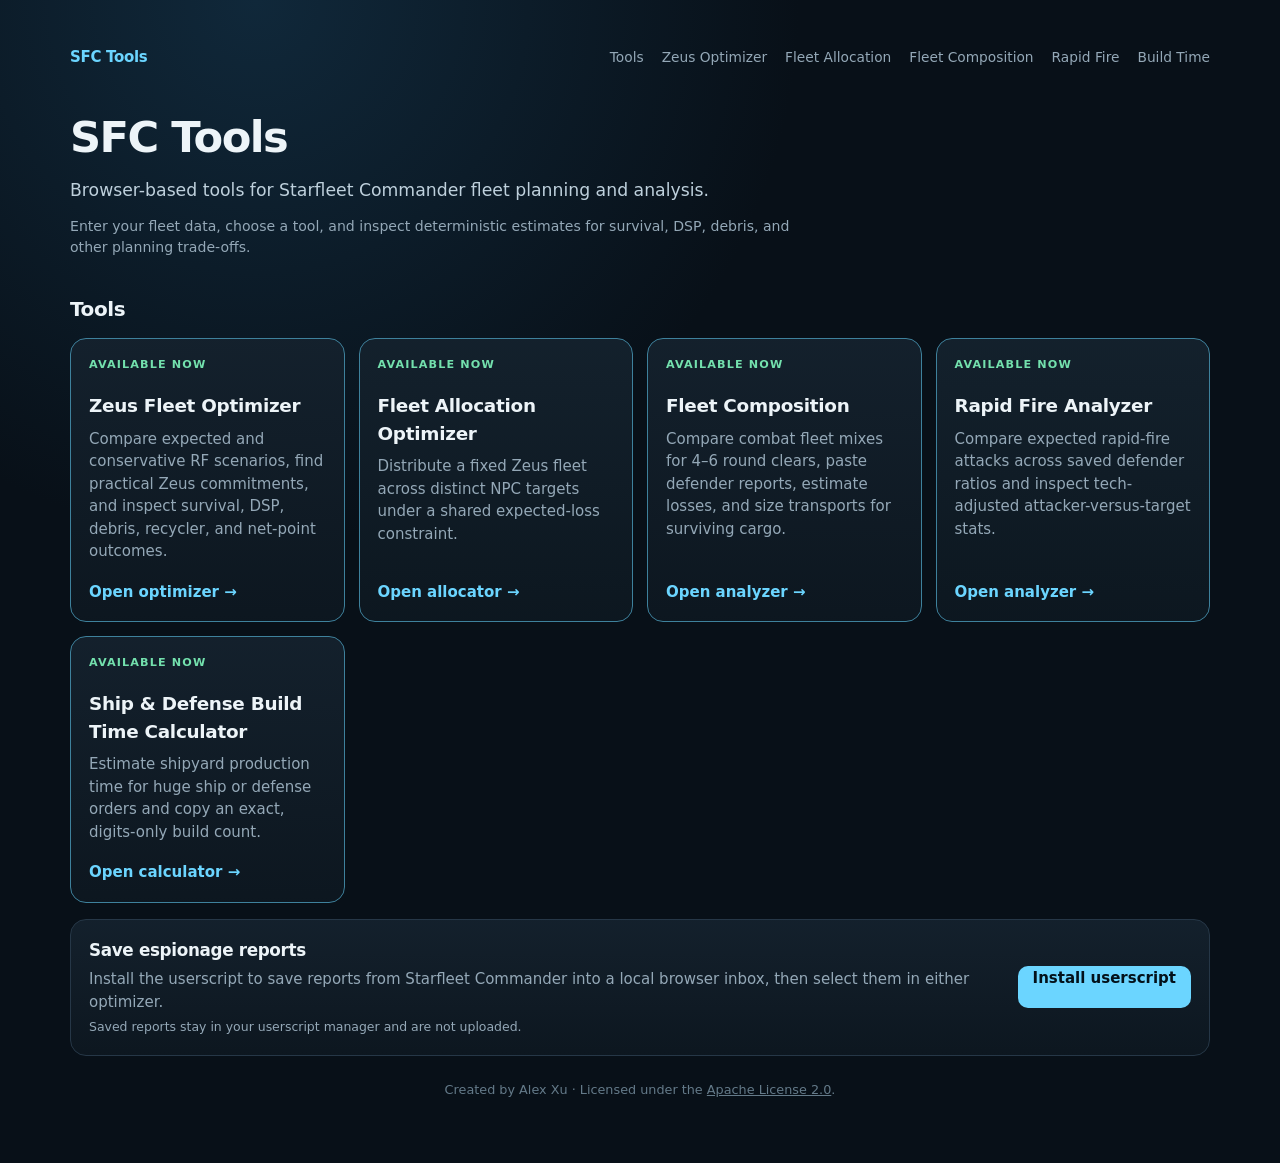
==== commit 917a32c0: "Improve fleet composition outputs and cargo sizing" ====
--- a/index.html
+++ b/index.html
@@ -5,7 +5,7 @@
   <meta name="viewport" content="width=device-width,initial-scale=1">
   <meta name="description" content="Browser-based Starfleet Commander optimizers and utilities for planning large-fleet attacks.">
   <title>SFC Tools | Starfleet Commander Tools</title>
-  <link rel="stylesheet" href="css/app.css?v=sfc2-resource-import-1">
+  <link rel="stylesheet" href="css/app.css?v=sfc2-fleet-output-1">
 </head>
 <body class="landing-page">
   <main class="wrap">
@@ -45,7 +45,7 @@
         <article class="panel tool-card featured">
           <span class="tool-status">Available now</span>
           <h3>Fleet Composition</h3>
-          <p>Compare up to three combat fleet mixes for 4–6 round clears, paste defender reports, estimate losses, and size transports for surviving cargo.</p>
+          <p>Compare combat fleet mixes for 4–6 round clears, paste defender reports, estimate losses, and size transports for surviving cargo.</p>
           <a href="tools/sfc2-fleet-composition/">Open analyzer →</a>
         </article>
         <article class="panel tool-card featured">
--- a/css/app.css
+++ b/css/app.css
@@ -382,6 +382,9 @@
 .sfc2-mix-head { display: flex; align-items: end; gap: 8px; margin-bottom: 9px; }
 .sfc2-mix-head label { display: grid; flex: 1 1 auto; gap: 4px; min-width: 0; color: var(--muted); font-size: .72rem; }
 .sfc2-mix-head input { width: 100%; min-width: 0; min-height: 36px; padding: 6px 8px; border: 1px solid var(--border-input); border-radius: var(--radius-control); background: var(--surface-input); color: var(--text); }
+.sfc2-mix-collapse summary { margin-bottom: 7px; color: var(--muted); cursor: pointer; font-size: .73rem; font-weight: 700; }
+.sfc2-mix-collapse summary::marker { color: var(--accent); }
+.sfc2-mix-collapse:not([open]) summary { margin-bottom: 0; }
 .sfc2-mix-ship-grid { display: grid; grid-template-columns: repeat(2, minmax(0, 1fr)); gap: 6px; }
 .sfc2-unit-row { display: grid; grid-template-columns: minmax(0, 1fr) 74px; align-items: center; gap: 8px; min-width: 0; padding: 8px 9px; border: 1px solid var(--border-subtle); border-radius: var(--radius-md); background: var(--surface-card); }
 .sfc2-unit-name { min-width: 0; font-size: .78rem; font-weight: 700; line-height: 1.25; }
@@ -403,7 +406,6 @@
 .sfc2-paste-actions { display: flex; align-items: center; flex-wrap: wrap; gap: 8px; margin-top: 7px; }
 .sfc2-paste-actions .status { flex: 1 1 180px; margin: 0; font-size: .73rem; }
 .sfc2-paste-box > .hint { margin: 7px 0 0; font-size: .72rem; }
-.sfc2-select-label { display: block; margin: 12px 0 5px; color: var(--muted); font-size: .78rem; }
 .sfc2-page select { min-height: 38px; padding: 6px 10px; border: 1px solid var(--border-input); border-radius: var(--radius-control); background: var(--surface-control); color: var(--text); font: inherit; }
 .sfc2-resource-grid { display: grid; grid-template-columns: repeat(3, minmax(0, 1fr)); gap: 8px; }
 .sfc2-resource-grid input { min-height: 40px; }
@@ -414,6 +416,10 @@
 .sfc2-results > .results-head { align-items: end; margin-bottom: 12px; }
 .sfc2-results .results-head h2 { margin: 0; font-size: 1.35rem; }
 .sfc2-results .results-head .hint { margin: 0; text-align: right; }
+.sfc2-output-filters { display: grid; grid-template-columns: repeat(2, minmax(0, 1fr)); gap: 10px; margin: 14px 0 4px; padding: 12px; border: 1px solid var(--border-subtle); border-radius: var(--radius-lg); background: var(--surface-subpanel); }
+.sfc2-output-filters label { display: grid; gap: 5px; min-width: 0; color: var(--muted); font-size: .76rem; }
+.sfc2-output-filters select { width: 100%; }
+.sfc2-filter-status { min-height: 1.1em; margin: 4px 0 0; font-size: .72rem; }
 .sfc2-table-wrap { width: 100%; overflow-x: auto; margin-top: 10px; }
 .sfc2-results-table { width: 100%; min-width: 1280px; border-collapse: collapse; font-size: .74rem; }
 .sfc2-results-table th, .sfc2-results-table td { padding: 9px 10px; border-bottom: 1px solid var(--border-row); text-align: right; vertical-align: top; }
@@ -422,6 +428,10 @@
 .sfc2-results-table tbody th { min-width: 155px; color: var(--text); font-weight: 750; }
 .sfc2-results-table tbody th small, .sfc2-results-table td small { display: block; max-width: 310px; margin-top: 4px; color: var(--muted); font-size: .68rem; font-weight: 400; line-height: 1.4; }
 .sfc2-results-table tbody td { font-variant-numeric: tabular-nums; }
+.sfc2-attack-fleet { display: grid; gap: 3px; min-width: 180px; text-align: left; }
+.sfc2-attack-fleet > strong { margin-bottom: 2px; }
+.sfc2-attack-fleet-line { display: flex; align-items: center; justify-content: space-between; gap: 7px; white-space: nowrap; }
+.sfc2-attack-fleet-line .copy-count-button { width: 24px; min-width: 24px; height: 24px; padding: 0; border-radius: 6px; font-size: .68rem; }
 .sfc2-result-unavailable td, .sfc2-result-unavailable th { color: var(--muted); }
 .sfc2-result-ineffective td:nth-child(3) { color: var(--bad); font-weight: 750; }
 .sfc2-cargo-options { display: grid; gap: 7px; min-width: 275px; }
@@ -502,6 +512,7 @@
   .sfc2-tech-grid { grid-template-columns: 1fr; }
   .sfc2-results > .results-head { display: block; }
   .sfc2-results .results-head .hint { margin-top: 6px; text-align: left; }
+  .sfc2-output-filters { grid-template-columns: 1fr; }
   .sfc2-panel-actions { justify-content: flex-start; margin-top: 9px; }
   .sfc2-mix-ship-grid { grid-template-columns: 1fr; }
   .sfc2-mix-head { align-items: flex-start; }
